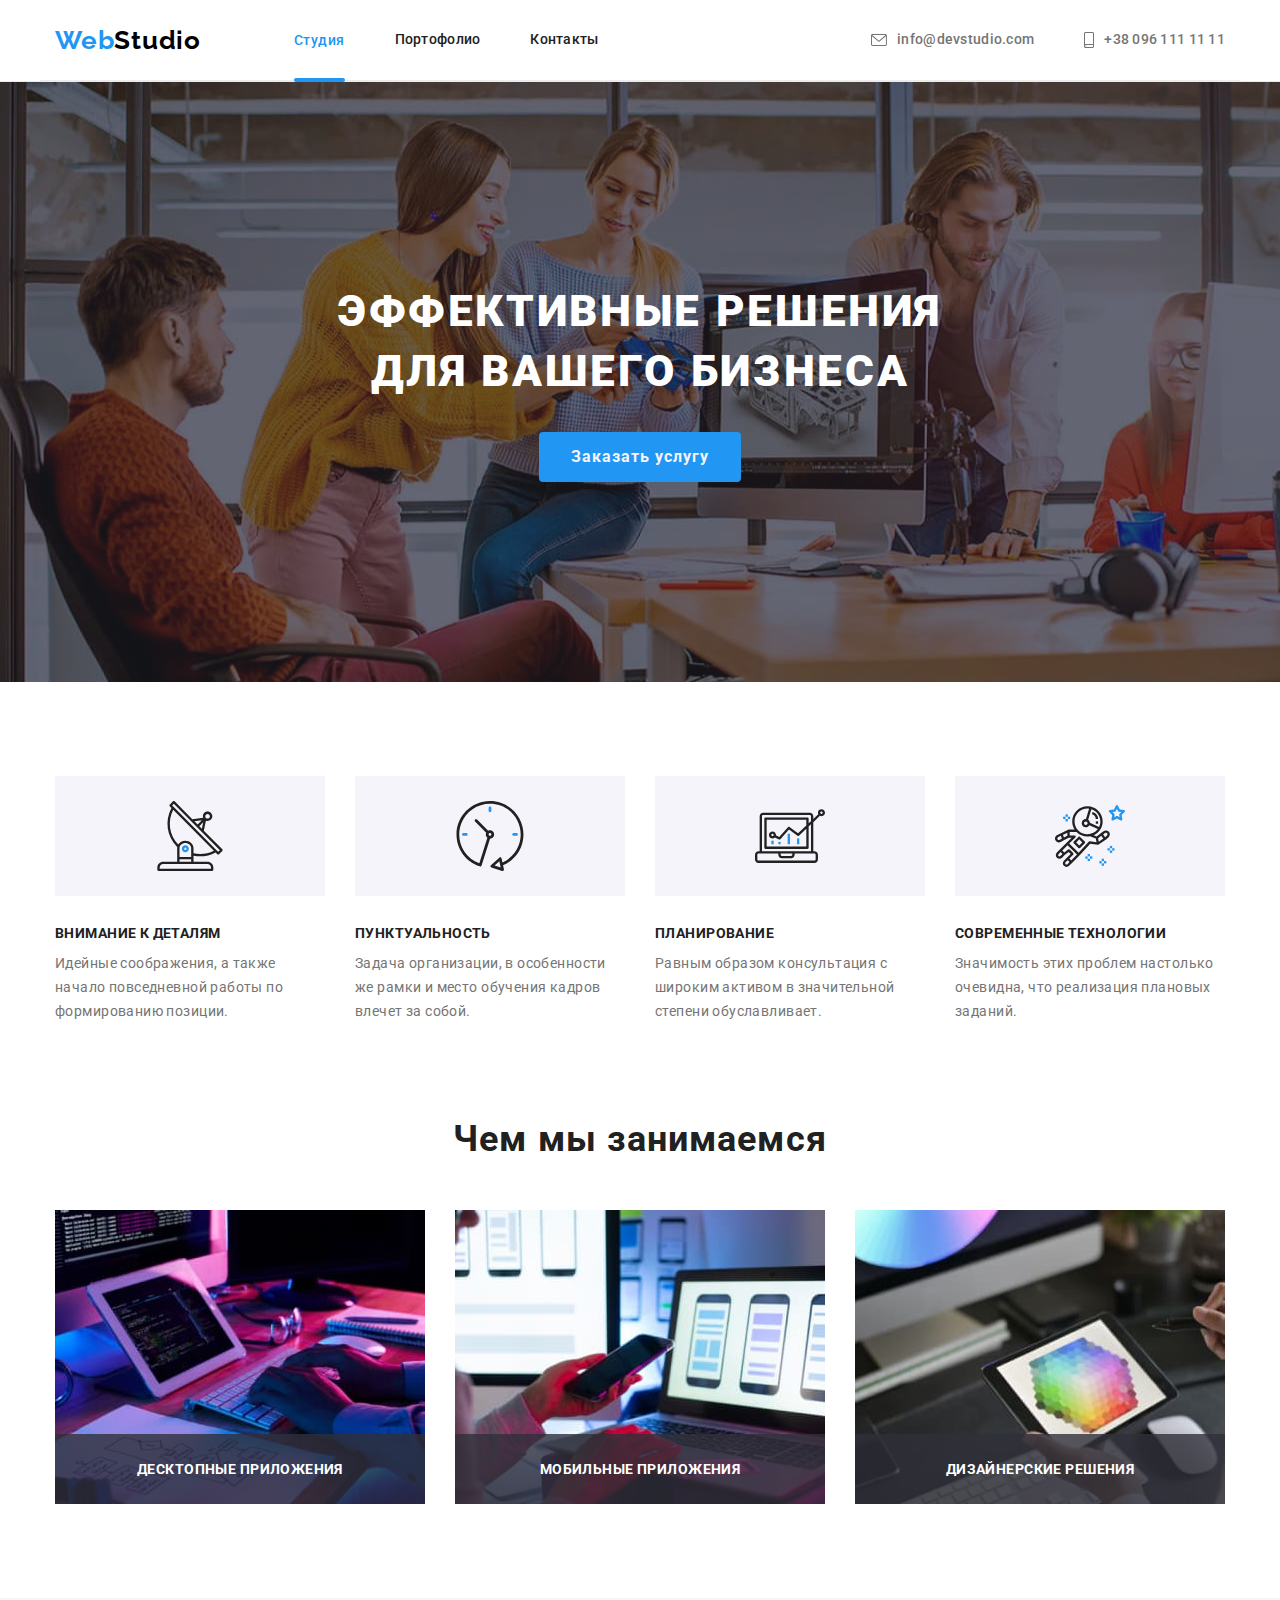
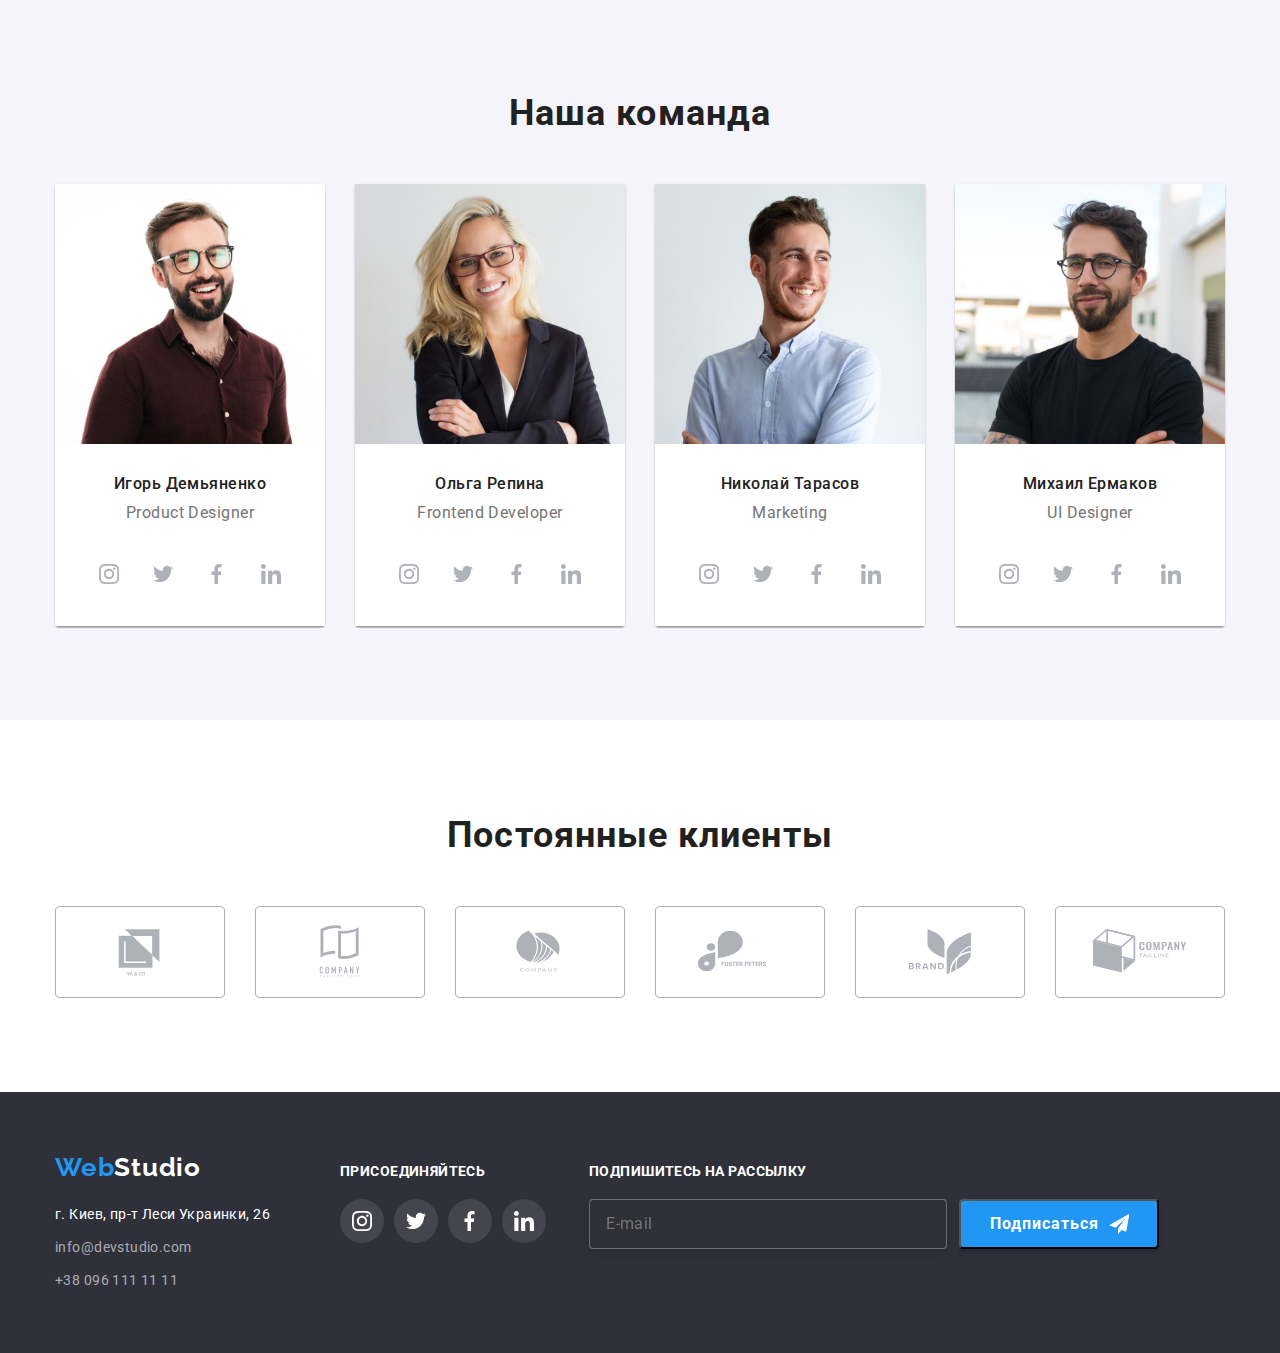
==== index.html @ 54cbc289 "Перенос данных" ====
<!DOCTYPE html>
<html lang="ru">
<head>
    <meta charset="UTF-8" />
    <meta http-equiv="X-UA-Compatible" content="IE=edge" />
    <meta name="viewport" content="width=device-width, initial-scale=1.0" />
    <title>Homework_06</title>
    <link 
    href="https://fonts.googleapis.com/css2?family=Raleway:wght@700&family=Roboto:wght@400;500;700;900&display=swap" 
    rel="stylesheet"/>
    <link rel="stylesheet" href="https://cdnjs.cloudflare.com/ajax/libs/modern-normalize/1.1.0/modern-normalize.min.css">
    <link
    rel="stylesheet"
    href="https://cdnjs.cloudflare.com/ajax/libs/animate.css/4.1.1/animate.min.css"
  />
    <link rel="stylesheet" href="./css/main.css"/>
</head>
<body>
    <!-- Шапка сайта -->
    <header class="page-header">
    <div class="container page-header">
        <nav class="nav-flex" >
            <a href="./index.html" class="logo  link"><span class="accent">Web</span>Studio </a>
                <ul class="site-nav list ">
                    <li class="item"><a href="./index.html" class="link-current link" >Студия</a></li>
                    <li class="item"><a href="./portfolio.html" class="link-page link">Портофолио</a></li>
                    <li class="item"><a href="" class="link-page link">Контакты</a></li>
                </ul>
        </nav>
            <ul class="contact-list list ">
                <li class ="item ">
                    <a href="mailto:info@devstudio.com" class="contact link">
                        <svg class="icon-head" width="16" height="12">
                            <use href="./img/symbol-defs.svg#icon-envelope">
                            </use>
                        </svg>info@devstudio.com
                    </a>
                </li>
                <li class ="item ">
                    <a href="tel:+380961111111" class="contact link">
                        <svg class="icon-head-tel" width="10" height="16">
                            <use href="./img/symbol-defs.svg#icon-smartphone">
                            </use>
                        </svg>+38 096 111 11 11
                    </a>
                </li>
            </ul>
    </div>
    </header>
    <main>    
    <!-- Герой -->    
    <section class="hero">
        <div class="container">
            <h1 class="hero-title">Эффективные решения для вашего бизнеса</h1>
            <button type="button" class="button" data-modal-open>Заказать услугу</button>
        </div>
    </section>
    <!-- Принципы -->
    <section class="section">
        <div class="container">
            <h2 class="visually-hidden">Принципы</h2>
            <ul class="principles list" >
            <li class="principles-item icon-antena">
                <h3 class="title">Внимание к деталям</h3>
                <p class="text">
                Идейные соображения, а также начало повседневной работы по
                формированию позиции.
                </p>
            </li>
            <li class="principles-item icon-clock">
                <h3 class="title">Пунктуальность</h3>
                <p  class="text">
                Задача организации, в особенности же рамки и место обучения кадров
                влечет за собой.
                </p>
            </li>
            <li class="principles-item icon-diagram">
                <h3 class="title">Планирование</h3>
                <p  class="text">
                Равным образом консультация с широким активом в значительной
                степени обуславливает.
                </p>
            </li>
            <li class="principles-item icon-astronaut">
                <h3 class="title">Современные технологии</h3>
                <p  class="text">
                Значимость этих проблем настолько очевидна, что реализация
                плановых заданий.
                </p>
            </li>
            </ul>
        </div>
    </section>
    <!-- Чем мы занимаемся -->
    <section class="section-inter">
        <div class="container">
            <h2 class="section-title">Чем мы занимаемся</h2>
            <ul class="work-list list">
            <li class="section-item">
                <div class="doing">
                    <img src="./img/img.jpg" alt="Наша работа" width="370" />
                    <div class="doing-thumb">
                        <p class="text-doing">Десктопные приложения</p>
                    </div>
                </div>
            </li>
            <li class="section-item">
                <div class="doing">
                    <img src="./img/imge.jpg" alt="Наша работа" width="370" />
                    <div class="doing-thumb">
                        <p class="text-doing">Мобильные приложения</p>
                    </div>
                </div>
            </li>
            <li class="section-item">
                <div class="doing">
                    <img src="./img/imges.jpg" alt="Наша работа" width="370" />
                    <div class="doing-thumb">
                        <p class="text-doing">Дизайнерские решения</p>
                    </div>
                </div>
            </li>
            </ul>
        </div>
    </section>
    <!-- Наша команда -->
    <section class="section-group">
        <div class="container">
            <h2 class="section-team">Наша команда</h2>
            <ul class="team list">
            <li class="team-item">
                <img src="./img/4.jpg" alt="Игорь Демьяненко" width="270" />
                    <div class="team-desc">
                        <h3 class="title">Игорь Демьяненко</h3>
                        <p class="text" lang="en">Product Designer</p>
                        <ul class="team-soc-list list ">
                            <li class="team-soc-item">
                                <a href="" class="team-soc-link">
                                    <svg class="team-soc-icon" width="20" height="20">
                                        <use href="./img/symbol-defs.svg#icon-instagram">
                                        </use>
                                    </svg>
                                </a>
                            </li>
                            <li class="team-soc-item">
                                <a href="" class="team-soc-link">
                                    <svg class="team-soc-icon" width="20" height="20">
                                        <use href="./img/symbol-defs.svg#icon-twitter">
                                        </use>
                                    </svg>
                                </a>
                            </li>
                            <li class="team-soc-item">
                                <a href="" class="team-soc-link">
                                    <svg class="team-soc-icon" width="20" height="20">
                                        <use href="./img/symbol-defs.svg#icon-facebook">
                                        </use>
                                    </svg>
                                </a>
                            </li>
                            <li class="team-soc-item">
                                <a href="" class="team-soc-link">
                                    <svg class="team-soc-icon" width="20" height="20">
                                        <use href="./img/symbol-defs.svg#icon-linkedin">
                                        </use>
                                    </svg>
                                </a>
                            </li>
                        </ul>
                    </div>
            </li>
            <li class="team-item">
                <img src="./img/5.jpg" alt="Ольга Репина" width="270" />
                    <div class="team-desc">
                        <h3 class="title">Ольга Репина</h3>
                        <p class="text" lang="en">Frontend Developer</p>
                        <ul class="team-soc-list list">
                            <li class="team-soc-item">
                                <a href="" class="team-soc-link">
                                    <svg class="team-soc-icon" width="20" height="20">
                                        <use href="./img/symbol-defs.svg#icon-instagram">
                                        </use>
                                    </svg>
                                </a>
                            </li>                          
                            <li class="team-soc-item">
                                <a href="" class="team-soc-link">
                                    <svg class="team-soc-icon" width="20" height="20">
                                        <use href="./img/symbol-defs.svg#icon-twitter">
                                        </use>
                                    </svg>
                                </a>
                            </li>                           
                            <li class="team-soc-item">
                                <a href="" class="team-soc-link">
                                    <svg class="team-soc-icon" width="20" height="20">
                                        <use href="./img/symbol-defs.svg#icon-facebook">
                                        </use>
                                    </svg>
                                </a>
                            </li>
                            <li class="team-soc-item">
                                <a href="" class="team-soc-link">
                                    <svg class="team-soc-icon" width="20" height="20">
                                        <use href="./img/symbol-defs.svg#icon-linkedin">
                                        </use>
                                    </svg>
                                </a>
                            </li>
                        </ul>
                    </div>
            </li>
            <li class="team-item">
                <img src="./img/6.jpg" alt="Николай Тарасов" width="270" />
                    <div class="team-desc">
                        <h3 class="title">Николай Тарасов</h3>
                        <p class="text" lang="en">Marketing</p>
                        <ul class="team-soc-list list">
                            <li class="team-soc-item">
                                <a href="" class="team-soc-link">
                                    <svg class="team-soc-icon" width="20" height="20">
                                        <use href="./img/symbol-defs.svg#icon-instagram">
                                        </use>
                                    </svg>
                                </a>
                            </li>
                            <li class="team-soc-item">
                                <a href="" class="team-soc-link">
                                    <svg class="team-soc-icon" width="20" height="20">
                                        <use href="./img/symbol-defs.svg#icon-twitter">
                                        </use>
                                    </svg>
                                </a>
                            </li>                          
                            <li class="team-soc-item">
                                <a href="" class="team-soc-link">
                                    <svg class="team-soc-icon" width="20" height="20">
                                        <use href="./img/symbol-defs.svg#icon-facebook">
                                        </use>
                                    </svg>
                                </a>
                            </li>                          
                            <li class="team-soc-item">
                                <a href="" class="team-soc-link">
                                    <svg class="team-soc-icon" width="20" height="20">
                                        <use href="./img/symbol-defs.svg#icon-linkedin">
                                        </use>
                                    </svg>
                                </a>
                            </li>
                        </ul>
                    </div>
            </li>
            <li class="team-item">
                <img src="./img/im.jpg" alt="Михаил Ермаков" width="270" />
                    <div class="team-desc">
                        <h3 class="title">Михаил Ермаков</h3>
                        <p class="text" lang="en">UI Designer</p>
                        <ul class="team-soc-list list">
                            <li class="team-soc-item">
                                <a href="" class="team-soc-link">
                                    <svg class="team-soc-icon" width="20" height="20">
                                        <use href="./img/symbol-defs.svg#icon-instagram">
                                        </use>
                                    </svg>
                                </a>
                            </li>                           
                            <li class="team-soc-item">
                                <a href="" class="team-soc-link">
                                    <svg class="team-soc-icon" width="20" height="20">
                                        <use href="./img/symbol-defs.svg#icon-twitter">
                                        </use>
                                    </svg>
                                </a>
                            </li>                         
                            <li class="team-soc-item">
                                <a href="" class="team-soc-link">
                                    <svg class="team-soc-icon" width="20" height="20">
                                        <use href="./img/symbol-defs.svg#icon-facebook">
                                        </use>
                                    </svg>
                                </a>
                            </li>                         
                            <li class="team-soc-item">
                                <a href="" class="team-soc-link">
                                    <svg class="team-soc-icon" width="20" height="20">
                                        <use href="./img/symbol-defs.svg#icon-linkedin">
                                        </use>
                                    </svg>
                                </a>
                            </li>
                        </ul>
                    </div>
            </li>
            </ul>
        </div>
    </section>
    <!-- Наши клиенты -->
    <section class="section-client">
        <div class="container">
            <h2 class="section-client-title">Постоянные клиенты</h2>
            <div class="client-board">
                <ul class="clients-list list">
                    <li class="client-item">
                        <a href="" class= "client-link">
                            <svg class="client-link-icon" width="106" height="60">
                                <use href="./img/symbol-defs.svg#icon-ya">
                                </use>
                            </svg>
                        </a>
                    </li>
                    <li class="client-item">
                        <a href="" class= "client-link">
                            <svg class="client-link-icon" width="106" height="60">
                                <use href="./img/symbol-defs.svg#icon-company">
                                </use>
                            </svg>
                        </a>
                    </li>
                    <li class="client-item">
                        <a href="" class= "client-link">
                            <svg class="client-link-icon" width="106" height="60">
                                <use href="./img/symbol-defs.svg#icon-Logo">
                                </use>
                            </svg>
                        </a>
                    </li>
                    <li class="client-item">
                        <a href=""  class= "client-link">
                            <svg class="client-link-icon" width="106" height="60">
                                <use href="./img/symbol-defs.svg#icon-foster">
                                </use>
                            </svg>
                        </a>
                    </li>
                    <li class="client-item">
                        <a href=""  class= "client-link">
                            <svg  class="client-link-icon" width="106" height="60">
                                <use href="./img/symbol-defs.svg#icon-brand">
                                </use>
                            </svg>
                        </a>
                    </li>
                    <li class="client-item">
                        <a href=""  class= "client-link">
                            <svg class="client-link-icon" width="106" height="60">
                                <use href="./img/symbol-defs.svg#icon-tag">
                                </use>
                            </svg>
                        </a>
                    </li>
                </ul>
            </div>
        </div>
    </section>
    </main>
    <footer class="address">
        <div class="container">
            <div class="footer-index">
                <div class="footer-adress">
                    <a href="./index.html" class="logo link"><span class="accent">Web</span>Studio </a>
                    <address>
                        <ul class="address-link list">
                        <li class="address-item">
                            <a href="https://goo.gl/maps/2pZtaWLYkU5cPGeF8" target="_blank" rel="noopener,noindex,nofollow" class="address-direct link">г. Киев, пр-т Леси Украинки, 26</a>
                        </li>
                        <li class="address-item">    
                            <a href="mailto:info@devstudio.com" class="direct link">info@devstudio.com</a>
                        </li>
                        <li class="address-item">    
                            <a href="tel:+380961111111" class="direct link">+38 096 111 11 11</a>
                        </li>
                        </ul>             
                    </address>
                </div>  
                <div class="join">
                    <h2 class="join-title">присоединяйтесь</h2>
                    <ul class="join-social list">
                        <li class="join-icon">
                             <a href="" class="join-link">
                                <svg class="join-svg"><use href="./img/symbol-defs.svg#icon-instagram" ></use></svg>
                            </a>
                        </li>
                        <li class="join-icon">
                             <a href="" class="join-link">
                                <svg class="join-svg"><use href="./img/symbol-defs.svg#icon-twitter" ></use></svg>
                                </a>
                        </li>
                        <li class="join-icon">
                            <a href="" class="join-link">
                                <svg class="join-svg"><use href="./img/symbol-defs.svg#icon-facebook" ></use></svg>
                            </a>
                        </li>
                        <li class="join-icon">
                            <a href="" class="join-link">
                                <svg class="join-svg"><use href="./img/symbol-defs.svg#icon-linkedin" ></use></svg>
                            </a>
                        </li>
                    </ul>
                </div>
                <div class="footer-section">
                    <div class="footer-text">
                        Подпишитесь на рассылку
                    </div>
                    <div class="footer-input-contact">
                        <input type="email" class="footer-mail" placeholder="E-mail" name="Почта" required>
                        <button class="footer-button" type="submit">Подписаться
                            <svg class="footer-icon" width="24" height="24">
                                <use href="./img/symbol-defs.svg#icon-icon-send"></use>
                            </svg>
                         </button>
                    </div>
                </div>
            </div>
        </div>
    </footer>
        <div class="backdrop is-hidden" data-modal>
            <div class="modal">
                <button type="button" class="modal-close-btn" data-modal-close>
                    <svg class="modal-svg"><use href="./img/symbol-defs.svg#icon-Vector" ></use></svg>
                </button>
                <p class="modal-title">Оставьте свои данные, мы вам перезвоним</p>
                <form>
                    <div class="form-label">
                        <label class="modal-label" for="user name">Имя</label>
                            <div class="modal-input-wrap">
                                <input type="text" class="modal-input" name="user name" id="user name" required/>
                                    <svg class="input-icon" width="18" height="18">
                                        <use href="./img/symbol-defs.svg#icon-name"></use>
                                    </svg>
                            </div>
                    </div>
                    <div class="form-label">
                        <label class="modal-label" for="user tel">Телефон </label>
                            <div class="modal-input-wrap">
                                <input type="tel" class="modal-input" name="user tel" id="user tel" required/>
                                <svg class="input-icon" width="18" height="18">
                                    <use href="./img/symbol-defs.svg#icon-phone"></use>
                                </svg>
                            </div>
                    </div>
                    <div class="form-label">
                        <label class="modal-label" for="user email">Почта</label>
                            <div class="modal-input-wrap">   
                                <input type="email" class="modal-input" name="user email" id="user email" />
                                    <svg class="input-icon" width="18" height="18">
                                        <use href="./img/symbol-defs.svg#icon-email"></use>
                                    </svg>
                            </div>
                    </div>
                    <div class="form-label">
                        <label class="modal-label" for="user text">Комментарий</label>
                            <textarea name="user text" id="user text" placeholder="Введите текст" class="modal-text"></textarea> 
                            <!-- <input type="text" class="modal-input-com" name="user coment" placeholder="Введите текст" id="user coment"/>                     -->
                    </div>
                    <div class="modal-field">
                        <input type="checkbox" class="input-check visually-hidden" id="input-check" name="policy" value="policy"/>
                            <label for="input-check" class="check-text">
                                <span>
                                    <svg class="check-icon" width="11" height="8">
                                        <use href="./img/symbol-defs.svg#icon-brd"></use>
                                    </svg> 
                                </span>
                                Соглашаюсь с рассылкой и принимаю 
                                <a class="check-text-rools"href>Условия договора</a></label>
                    </div>
                    <button class="modal-button" type="submit">Отправить</button>
                </form>
            </div>
        </div>
    <script src="./js/modal.js"></script>
</body>
</html>
---- css/main.css ----
:root{
    --primary-text-color:#757575;
    --title-text-color:#212121;
    --accent-color:#2196F3;
    --primary-white-color:#FFFFFF;
    --logo-color:#000000;
    --bg-color:#2F303A;
    --second-fon-color:#F5F4FA;
    --direct-color:rgba(255, 255, 255, 0.6);
}

body{
    background-color:var(--primary-white-color) ;
    color:var( --primary-text-color) ;
    font-family: Roboto,sans-serif;
    font-size:14px;
    letter-spacing: 0.03em; 
}

address{
    font-style: normal;

    margin-top: 20px;
}

/* *,
  *::before,
  *::after {
    box-sizing: inherit;
  } */

p,
h1,
h2,
h3,
h4,
h5,
h6{
    margin: 0;
}

ul{
    padding-left: 0;
    margin: 0;
}

button{
    cursor: pointer;
}

img{
    display: block;
    width: 100%;
    height: auto;
}

.list {
    list-style: none;  
 }

 .link {
    text-decoration: none;
}

.container{
    width: 1200px;
    padding-left: 15px;
    padding-right: 15px;
    margin: 0 auto;
    /* outline: 2px solid brown; */
}


/*Header*/
.container.page-header{
    display: flex;
    align-items: center;
    border-bottom: 1px solid #ECECEC;
}

/* Logo */
.page-header{
    /* padding-top: 24px;
    padding-bottom: 25px; */
    border-bottom: 1px solid #ECECEC; 
}

.logo {
    color:var(--logo-color); 
    font-family: Raleway,sans-serif;
    font-size: 26px;
    font-weight: 700;
    line-height: 1.19;
    letter-spacing: 0.03em;
}

.logo .accent{
    color:var(--accent-color);
}

/* Site nav */
.nav-flex {
    display: flex;
    align-items: center;
}
.site-nav{
    display: flex;
    margin-left: 93px;
}

.site-nav .item + .item{
    margin-left: 50px;
}

.site-nav .link-page{
    padding-top: 32px;
    padding-bottom: 32px;
    display: block;
    color: var(--title-text-color);

    font-family: Roboto,sans-serif;
    font-size: 14px;
    font-weight: 500;
    line-height: 1.14;
    letter-spacing: 0.02em;

    transition:color 250ms cubic-bezier(0.4,0,0.2,1);
}

.site-nav .link-page:hover , 
.site-nav .link-page:focus {
    color: var(--accent-color);
}

.site-nav .link-current {
    position: relative; 

    padding-top: 32px;
    padding-bottom: 32px;
    display: block;
    color: var(--accent-color);
    font-weight: 500;
}

.link-current::after {
    content:'';
    display:block;
    position: absolute;

    width: 100%;
    height: 4px;
    border-radius: 2px;
    background: var(--accent-color);
    bottom: -2px;
    left: 0;

    /* opacity: 1; */
} 


/* Contact */
.contact-list{
    display: flex;
    align-items: center;
    margin-left: auto;
}

.contact-list .item:not(:last-child){
    margin-right: 50px;
}

.contact {
    color: var( --primary-text-color);

    font-weight: 500;
    font-size: 14px;
    line-height: 1.14;
    letter-spacing: 0.02em;
    cursor: pointer;

    transition: color 250ms cubic-bezier(0.4,0,0.2,1);
}

.contact:hover,
.contact:focus {
    color:var(--accent-color);
}

.icon-head { 
    /* width: 16px;
    height: 16px; */
    padding: 0;
    margin-right: 10px;
    color:var(--primary-text-color)
}

.icon-head-tel { 
    /* width: 16px;
    height: 16px; */
    padding: 0;
    margin-right: 10px;
    color:var(--primary-text-color)
} 

.contact-list .contact{
    display: flex;
    align-items: center;
    color: var(--primary-text-color);
    fill: var(--primary-text-color);

    transition:color 250ms cubic-bezier(0.4,0,0.2,1), fill 250ms cubic-bezier(0.4,0,0.2,1) ;
}

.contact-list .contact:hover,
.contact-list .contact:focus{
    color: var(--accent-color);
    fill: var(--accent-color);
}

/* Hero */

.hero{
    /* padding-top: 200px;
    padding-bottom: 280px; */
    padding: 200px 0;
    background-color:var(--bg-color); 
    text-align: center;

    background-image:linear-gradient( 
    rgba(47, 48, 58, 0.4),
    rgba(47, 48, 58, 0.4)),
     url(../img/start.jpg);
     max-width: 1600px;
     background-repeat: no-repeat;
     background-size: cover;
     margin: 0 auto;

}

.hero-title {
    width: 696px;
    margin-top: 0;
    margin-bottom: 30px;
    margin-left: auto;
    margin-right: auto;

    color:var(--primary-white-color);

    font-size: 44px;
    font-weight: 900;
    line-height: 1.36;
    letter-spacing: 0.06em;
    text-align: center;
    text-transform: uppercase;
}

/* Principles */
.principles{
    display: flex;
    justify-content: space-between;
}

.principles-item:not(:last-child){
    margin-right: 30px;
}

.principles-item{
    width: 270px;
}

.principles-item::before{
    display: block;
    content: "";
    height: 120px;
    /* background-size: contain; */
    background-repeat: no-repeat;
    background-position: center;
    background-color: var(--second-fon-color);

    margin-bottom: 30px;
}

.icon-antena::before{
    background-image: url(../img/antenna\ 1.svg);
}

.icon-clock::before{
    background-image: url(../img/clock\ 1.svg);
}

.icon-diagram::before{
    background-image: url(../img/diagram\ 1.svg);
}

.icon-astronaut::before{
    background-image: url(../img/astronaut\ 1.svg);
}

.visually-hidden{
    position:absolute;
    white-space: nowrap;
    width:1px;
    height:1px;
    overflow:hidden;
    border: 0;
    padding: 0;
    clip: rect(0 0 0 0);
    clip-path: inset(50%);
    margin: -1px;
}

.principles .title {
    margin-top: 0;
    margin-bottom: 10px;

    color:var( --title-text-color) ;

    font-weight: 700;
    font-size: 14px;
    line-height: 1.14;
    letter-spacing: 0.03em;
    text-transform: uppercase;
}

.principles .text {
    margin-top: 0;
    margin-bottom: 0;

    font-weight: 400;
    font-size: 14px;
    line-height: 1.71;
    letter-spacing: 0.03em;
}



/* Section */
.section{
    padding: 94px 0;
}
.section-inter{
    padding-bottom: 94px;
}

.section-title{
    margin-bottom: 50px;
    
    color:var( --title-text-color) ;

    font-weight: 700;
    font-size: 36px;
    line-height: 1.17;
    text-align: center;
    letter-spacing: 0.03em;
}

.work-list{
    display: flex;
}

.section-item:not(:last-child) {
    margin-right: 30px;
}

.doing{
    position: relative;
}

.doing-thumb{
    position: absolute;
    width: 370px;
    height: 70px;
    left: 0;
    bottom: 0;
    background: rgba(47, 48, 58, 0.8);

}

.text-doing{
    display: flex;
    align-items: center;
    justify-content: center;
    width: 100%;
    height: 100%;
    font-weight: 700;
    font-size: 14px;
    line-height: 16px;
    /* text-align: center; */
    letter-spacing: 0.03em;
    text-transform: uppercase;
    color: #FFFFFF;

}

/* Team */
.section-team{
    margin-bottom: 50px;
    /* padding-top: 94px; */
    
    color:var( --title-text-color) ;

    font-weight: 700;
    font-size: 36px;
    line-height: 1.17;
    text-align: center;
    letter-spacing: 0.03em;
}

.section-group{
    padding: 94px 0;
    /* padding-top: 94px; */

    background-color:var(--second-fon-color);
}
.team {
    display: flex;
}

.team-item:not(:last-child) {
    margin-right: 30px;
}

.team-item{
    box-shadow: 0px 1px 3px rgba(0, 0, 0, 0.12), 0px 1px 1px rgba(0, 0, 0, 0.14), 0px 2px 1px rgba(0, 0, 0, 0.2);
    border-radius: 0px 0px 4px 4px;
    background: #FFFFFF;
}
.team .title {
    /* margin-top: 30px; */
    margin-bottom: 10px;

    color:var(--title-text-color) ;
    
    font-weight: 500;
    font-size: 16px;
    line-height: 1.19;
    text-align: center;
    letter-spacing: 0.03em;
}

.team .text {
    margin-top: 0;
    margin-bottom: 0;
    font-weight: 400;
    font-size: 16px;
    line-height: 1.19;
    text-align: center;
    letter-spacing: 0.03em;
    margin-bottom: 30px;
}

.team-desc {
    background: #FFFFFF;
    padding: 30px 0;
    text-align: center;

}

.team-soc-list {
    display: flex;
    justify-content: center;
}

.team-soc-link{
    width: 44px;
    height: 44px;
    background-color: var(--primary-white-color);
    border-radius: 50%;
    display: flex;
    justify-content: center;
    align-items: center;
    color:#AFB1B8 ;

    transition: background-color 250ms cubic-bezier(0.4,0,0.2,1),color 250ms cubic-bezier(0.4,0,0.2,1);
}

.team-soc-item + .team-soc-item{
    margin-left: 10px;
}

 .team-soc-icon{
    fill: currentColor;
}

.team-soc-link:hover,
.team-soc-link:focus {
    background-color: var(--accent-color);
    color: var(--primary-white-color);

}
/* .team-soc-icon{
    fill: #AFB1B8
} */

/*Clients*/

.section-client{
    padding: 94px 0;

    background-color: #FFFFFF;
}

.section-client-title{
    margin-bottom: 50px;
    /* padding-top: 94px; */  
    color:var( --title-text-color) ;

    font-weight: 700;
    font-size: 36px;
    line-height: 1.17;
    text-align: center;
    letter-spacing: 0.03em;
}

/* .client-border{
    background-color: #E5E5E5;
} */

.client-border {
    padding: 30px 0;
    text-align: center;

    outline: 1px solid rgba(175, 177, 184, 1);
} 


.clients-list{
    display: flex;
    justify-content: center;

    padding: 0;
    margin: 0;
    list-style: none;
}

.client-link{
    margin: 0;
    padding: 0;
    width: 170px;
    height: 92px;
    display: flex;
    justify-content: center;
    align-items: center;
    fill: #AFB1B8;
    border: 1px solid #AFB1B8;
    box-sizing: border-box;
    border-radius: 4px;
    object-fit: contain;

    transition-property: fill, border, box-sizing, border-radius;
    transition-duration: 250ms;
    transition-timing-function: cubic-bezier(0.4, 0, 0.2, 1);
}

.client-link:active,
.client-link:hover,
.client-link:focus{

    fill: var(--accent-color);
    border: 1px solid var(--accent-color);
    box-sizing: border-box;
    border-radius: 4px;
}

.client-item:not(:last-child){
    margin-right: 30px;
}

/* Button */

.button {
    margin: 0 auto;
    display: block;
    padding: 10px 32px;
    border: 0px solid transparent;
    border-radius: 4px;
    
    background-color:var(--accent-color);
    color:var(--second-fon-color);
    
    font-family: inherit;
    font-style: normal;
    font-weight: 700;
    font-size: 16px;
    line-height: 1.88;
    letter-spacing: 0.06em;
    cursor: pointer;
    text-align: center;
}


/* Стили для Портофолио" */
/*Фильтры*/

.filter{
    padding-top: 94px;
    padding-bottom: 94px;   
}

.filter-link{
    display: flex;
    justify-content: center;
    margin-bottom: 50px;
}

.filter-item:not(:last-child){
    margin-right: 8px;
}

.style-filter {
    padding: 6px 22px;
    display: inline-block;

    background-color:var(--second-fon-color);
    color:var( --title-text-color) ;

    font-family: Roboto,sans-serif;
    font-weight: 500;
    font-size: 16px;
    line-height: 1.62;
    text-align: center;
    letter-spacing: 0.03em;
    cursor: pointer;
    text-align: center;

    border: 0px solid transparent;
    border-radius: 4px;

    transition-property: background-color,color,box-shadow;
    transition-duration: 250ms;
    transition-timing-function: cubic-bezier(0.4, 0, 0.2, 1);

}

.style-filter:hover,
.style-filter:focus {
    background-color: var(--accent-color);
    color: var(--primary-white-color);

    box-shadow: 0px 3px 1px rgba(0, 0, 0, 0.1), 0px 1px 2px rgba(0, 0, 0, 0.08), 0px 2px 2px rgba(0, 0, 0, 0.12);
}

.filter-iteam:not(:last-child) {
    margin-right: 8px;
}

/* Examples */
.examples{
    display: flex;
    flex-wrap: wrap;
    text-align: left;
}

.examples .examples-item{
    width: calc((100% - 60px) / 3);
}

.examples .examples-item:not(:nth-child(3n)) {
    margin-right: 30px;
}

.examples .examples-item:not(:nth-last-child(-n+3)) {
    margin-bottom: 30px;
}

.galery-desc {
    border: 1px solid #EEEEEE;
    box-sizing: border-box;
    border-top: none;
    padding: 20px 24px;
}

.examples .title {
    margin-bottom: 4px;

    color:var(--title-text-color) ;

    font-weight: 700;
    font-size: 18px;
    line-height: 2.0;
    letter-spacing: 0.06em;
}


.examples .text { 
    color:var(--primary-text-color) ;

    font-weight: 400;
    font-size: 16px;
    line-height: 1.88;
    letter-spacing: 0.03em;
}

.examples-link{
    display: block;
   
    color:var(--title-text-color) ;

    transition-property: border, box-shadow;
    transition-duration: 250ms;
    transition-timing-function: cubic-bezier(0.4, 0, 0.2, 1);
}

.examples .examples-link:hover,
.examples.examples-link:focus{
    cursor: pointer;
    background: #FFFFFF; 
    /* border: 1px solid #EEEEEE; */
    box-shadow: 0px 1px 1px rgba(0, 0, 0, 0.12), 0px 4px 4px rgba(0, 0, 0, 0.06), 1px 4px 6px rgba(0, 0, 0, 0.16);
}

.examples-item:hover .examples-top-text{
    transform: translateY(0%);
    transition: transform 250ms cubic-bezier(0.4, 0, 0.2, 1) ;
}

.examples-top-wrap{
    position: relative;
    overflow: hidden;
}

.examples-top-text{
    /* opacity: 1; */
    position: absolute;
    top: 0;
    /* left: 0; */
    display: inline-block;
    background-color: rgba(33, 150, 243, 0.9);
    color: rgba(255, 255, 255, 1);
    
    font-family: Roboto;
    font-size: 18px;
    font-weight: 400;
    line-height: 1.56;
    letter-spacing: 0.03em;
    text-align: left;

    padding: 63px 24px;
    height: 100%; 
    width: 100%;

    transform: translateY(101%);
    /* transition: transform 250ms cubic-bezier(0.4,0,0.2,1) ; */
}

/* Footer */

.footer-index{
    display: flex;
    align-items: baseline;
}
.address{
    padding-top: 60px;
    padding-bottom: 60px;

    max-width: 1600px;
     background-repeat: no-repeat;
     background-size: cover;
     margin: 0 auto;
   
    /* max-width: 1600px; */
   
    background-color:var(--bg-color);
    font-style: normal;
}

.address .logo{
    color:var(--primary-white-color) ;
}

.address .logo .accent  {
    color:var(--accent-color)
}

.address-item:not(:last-child) {
    margin-bottom: 9px;
}

.address-direct{

    color:var(--primary-white-color);

    font-weight: 400;
    font-size: 14px;
    line-height: 1.71;
    letter-spacing: 0.03em;

    transition:color 250ms cubic-bezier(0.4,0,0.2,1);
}

.direct{
    color:var(--direct-color);

    font-weight: 400;
    font-size: 14px;
    line-height: 1.71;
    letter-spacing: 0.03em;

    transition:color 250ms cubic-bezier(0.4,0,0.2,1);
}

.direct:hover,
.direct:focus{
    color:var(--accent-color) 
}

.address-direct:hover,
.address-direct:focus{
    color: var(--accent-color);
}

.join {
    margin-left: 70px;
}

.join-title {
    margin-bottom: 20px;
    
    font-weight: 700;
    font-size: 14px;
    line-height: 16px;
    letter-spacing: 0.03em;
    text-transform: uppercase;
    color: #FFFFFF;
}

.join-social {
    display: flex;
    justify-content: center;
}

.join-link {
    
    padding: 0;
    width: 44px;
    height: 44px;
    display: flex;
    justify-content: center;
    align-items: center;
    fill: #FFFFFF;
    border-radius: 50%;
    background: rgba(255, 255, 255, 0.1);
    transition:background 250ms cubic-bezier(0.4,0,0.2,1);
    
}

/* .joint-icon{
    transition:bacground 250ms cubic-bezier(0.4,0,0.2,1), border-radius 250ms cubic-bezier(0.4,0,0.2,1);
} */

.join-icon:not(:last-child) {
    margin-right: 10px;
}

.join-link:hover,
.join-link:focus,
.join-link:active {
    /* border-radius: 50%; */
    background-color: var(--accent-color);
    /* color: var(--primary-white-color); */
}

.join-svg {
    width: 20px;
    height: 20px;
}

  .footer-section {
    margin-left: 43px;
    margin-bottom: 20px;
  }

  .footer-text {
    font-family: Roboto;
    font-style: normal;
    font-weight: bold;
    font-size: 14px;
    line-height: 16px;
    letter-spacing: 0.03em;
    text-transform: uppercase;
    color: #ffffff;
    align-items: baseline;
    margin-bottom: 20px;
  }

  .footer-mail {
    background: #2f303a;
    font-style: normal;
    font-weight: normal;
    font-size: 16px;
    line-height: 20px;
    display: flex;
    align-items: center;
    letter-spacing: 0.03em;
    color: rgba(255, 255, 255, 0.6);
    border: 1px solid rgba(255, 255, 255, 0.3);
    box-sizing: border-box;
    filter: drop-shadow(0px 4px 4px rgba(0, 0, 0, 0.15));
    border-radius: 4px;
    width: 358px;
    height: 50px;
    padding-left: 16px;
    padding-bottom: 15px;
    padding-top: 15px;
    padding-right: 295px;
    margin-right: 12px;
  }
  .footer-input-contact {
    display: flex;
  }
  .footer-button {
    width: 200px;
    height: 50px;
    background: #2196f3;
    box-shadow: 0px 4px 4px rgba(0, 0, 0, 0.15);
    border-radius: 4px;
    padding-left: 29px;
    padding-top: 10px;
    padding-bottom: 10px;
    padding-right: 28px;
    font-style: normal;
    font-weight: bold;
    font-size: 16px;
    line-height: 30px;
    display: flex;
    align-items: center;
    text-align: center;
    letter-spacing: 0.06em;
    color: #ffffff;
    transition-property: background-color;
    transition-duration: 250ms;
    transition-timing-function: linear;
    transition-delay: cubic-bezier(0.4, 0, 0.2, 1);
  }
  .footer-button:hover,
  .footer-button:focus {
    background: #188ce8;
  }

  .footer-icon{
      fill: #FFFFFF;
      width: 24px;
      height: 24px;
      margin-left: 10px;
  }


/*Модальное окно*/

.backdrop{
    position: fixed;
    top: 0;

    width: 100%;
    height: 100%;

    background-color: rgba(0, 0, 0, 0.2);

    transition:opacity 500ms,visibility 500ms;
}

.backdrop.is-hidden .modal{
    transform: scale(0.5);
}

.modal{
    position: absolute;
    top: 50%;
    left: 50%;
    transition: transform 300ms;
    transform: translate(-50%,-50%) scale(1) ;

    padding: 40px;
    width: 528px;
    min-height: 581px;
    background-color: rgba(255, 255, 255, 1);
    border-radius: 4px;
}

.modal-close-btn{
    position: absolute;
    top: 8px;
    /* left: 490px; */
    right: 8px;
    width: 30px;
    height: 30px;
    border-radius: 50%;
    background-color: transparent;
    border: 1px solid rgba(0, 0, 0, 0.1);

    display: flex;
    justify-content: center;
    align-items: center;
}

.is-hidden{
    opacity: 0;
    pointer-events: none;
    visibility: hidden;
}

.modal-svg{
    width: 11px;
    height: 11px;
}

.modal-svg:hover,
.modal-svg:focus{
    fill: var(--accent-color);
}

.modal-title{
    /* padding-top: 40px ;
    padding-right: 39px;
    padding-left: 41px; */
    margin-bottom: 20px;
    font-family: Roboto;
    font-size: 20px;
    font-weight: 700;
    line-height: 23px;
    letter-spacing: 0.03em;
    text-align: center;

   color: rgba(33, 33, 33, 1);
}

.form-label{
    margin-bottom: 10px;
}

.modal-input{
    width: 100%;
    height: 40px;
    border: 1px solid rgba(33, 33, 33, 0.2);
    border-radius: 4px;   
    padding-left: 30px;
    outline: none;
    transition: border-color 250ms;
}

.modal-input:focus{
    border-color: var(--accent-color)
}

.modal-input:focus +.input-icon{
    fill: #2196F3;
}

.modal-input-wrap{
    position: relative;
}

.input-icon{
    position: absolute;
    left: 12px;
    top: 50%;
    transform: translateY(-50%);
    transition: fill 250ms;
}

.modal-text{
    width: 100%;
    height: 120px;
    border: 1px solid rgba(33, 33, 33, 0.2);
    border-radius: 4px;
    /* margin-bottom: 10px; */
    padding: 12px 16px;
    resize: none;
    outline: none;   
}

.modal-text:focus{
    border-color: var(--accent-color)
}

/* .modal-input-com::placeholder{

    font-family: Roboto;
    font-size: 12px;
    font-weight: 400;
    line-height: 14px;
    letter-spacing: 0.01em;
    text-align: left;
    vertical-align: top;


   color: rgba(117, 117, 117, 0.5);
} */

.modal-label{
    display: block;
    margin-bottom: 4px;

    font-family: Roboto;
    font-style: regular;
    font-size: 12px;
    font-weight: 400;
    line-height: 14px;
    letter-spacing: 0.01em;
    text-align: left;

    color: rgba(117, 117, 117, 1);

}

.check-text{
    display: flex;
    align-items: center;

    font-family: Roboto;
    font-size: 14px;
    font-weight: 400;
    line-height: 24px;
    letter-spacing: 0.03em;
    text-align: left;
    /* margin-right: 8px; */
}

.check-icon{
    fill: transparent;
}

/* .check-text::before{
    content: '';
    width: 16px;
    height: 15px;
    border: 2px solid var(--title-text-color);
    border-radius: 2px;
    margin-right: 7px;
}

.input-check:checked + .check-text::before{
    background-color:#2196F3;
    border: none;
    background-image: url(../img/check.svg);
    background-repeat: no-repeat;
    background-position: center;
} */

.check-text span{
    width: 16px;
    height: 15px;
    border: 2px solid var(--title-text-color);
    border-radius: 2px;
    margin-right: 8px;
    display: flex;
    align-items: center;
    justify-content: center;
}

.input-check:checked + .check-text span{
    background-color:#2196F3;
    border: none;
} 

.input-check:checked + .check-text .check-icon{
    fill: var(--primary-white-color);
} 

.check-text-rools {
    display: flex;
    font-family: Roboto;
    font-style: normal;
    font-weight: normal;
    font-size: 14px;
    line-height: 1.71;
    letter-spacing: 0.03em;
    color: #2196f3;
    text-decoration: underline;
    text-align: left;
  }

.modal-button {

    font-family: 'Roboto';
    font-style: normal;
    font-weight: 700;
    font-size: 16px;
    line-height: 30px;
    /* identical to box height, or 188% */

    display: flex;
    align-items: center;
    text-align: center;
    letter-spacing: 0.06em;

    color: #FFFFFF;

    width: 200px;
    height: 50px;
    background: #2196f3;
    
    box-shadow: 0px 4px 4px 0px rgba(0, 0, 0, 0.15);

    border-radius: 4px;
    

    padding-left: 56px;
    padding-right: 55px;
    padding-top: 10px;
    padding-bottom: 10px;

    transition-property: background-color;
    transition-duration: 250ms;
    transition-timing-function: linear;
    transition-delay: cubic-bezier(0.4, 0, 0.2, 1);
    margin-right: 124px;
    margin-left: 124px;
    margin-top: 30px;

    border: 1px solid transparent;
  }
  

  .modal-button:hover,
  .modal-button:focus {
    background: #188ce8;
  }
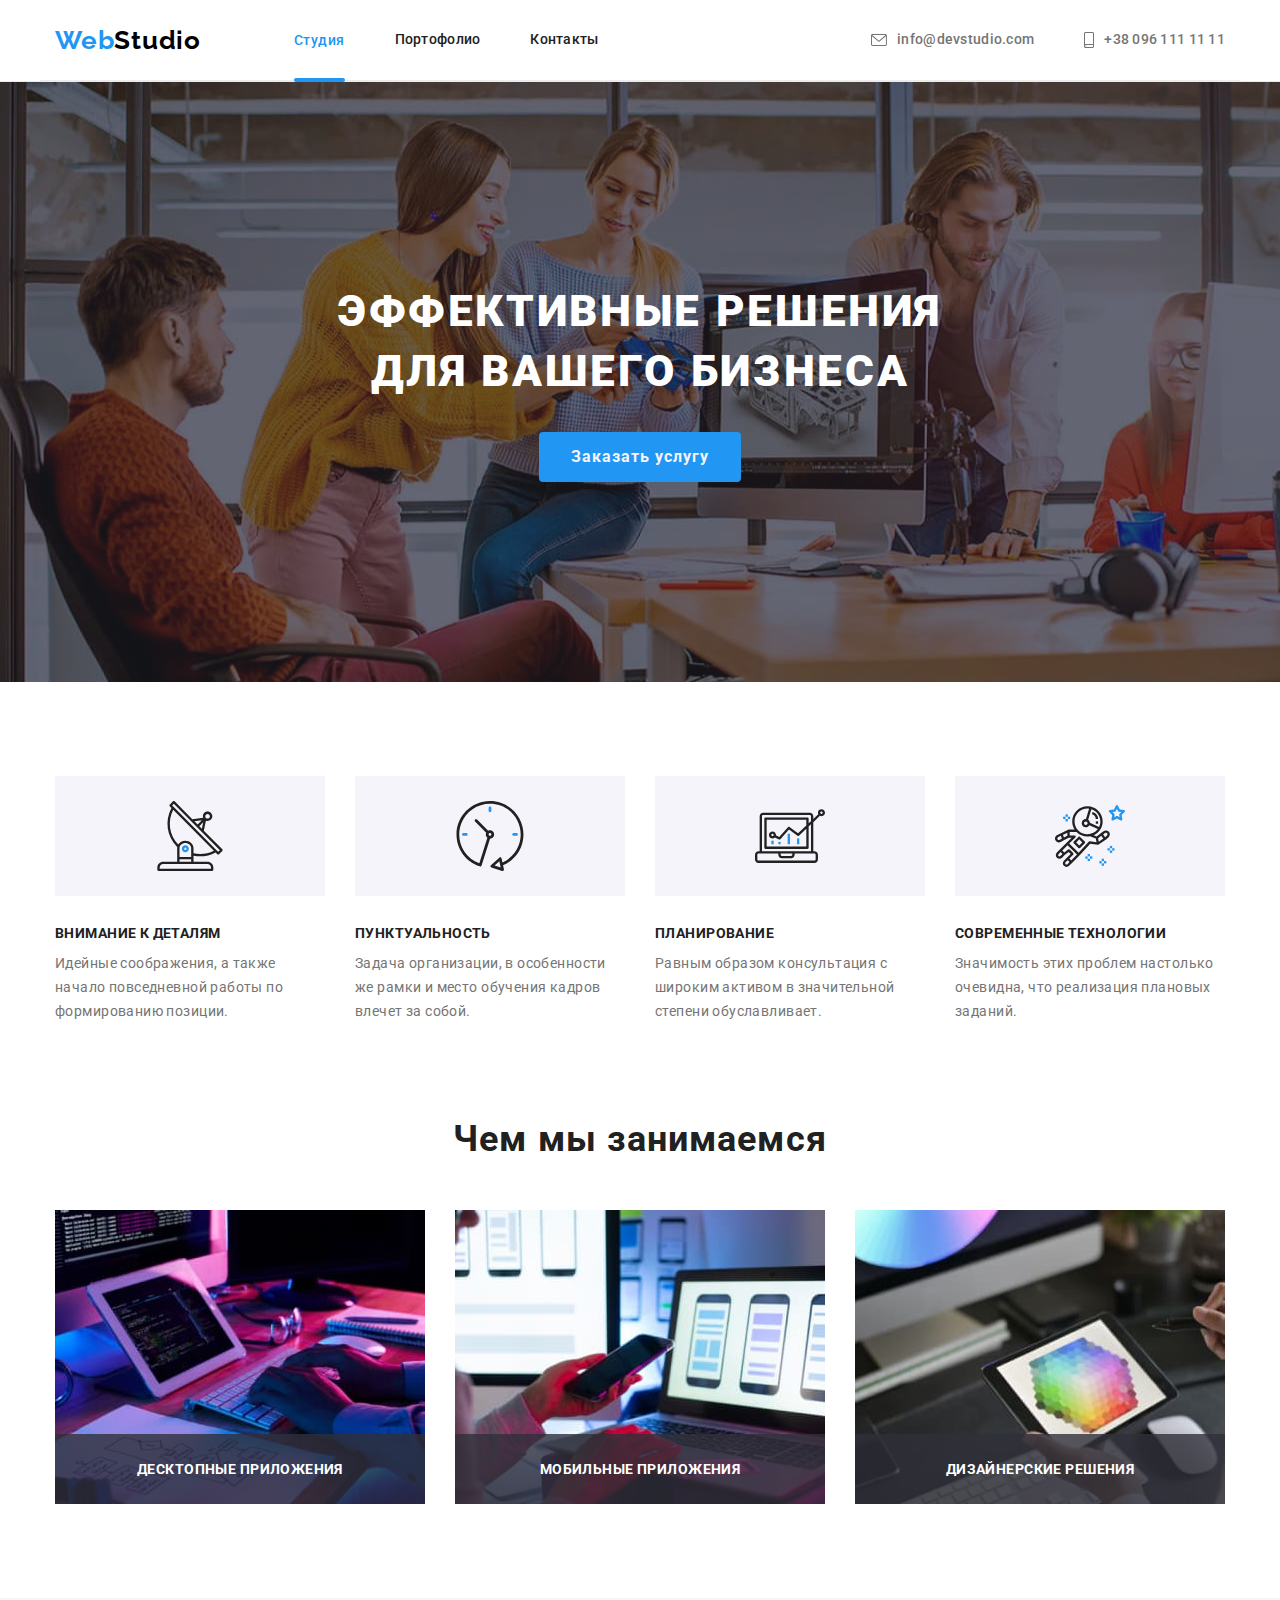
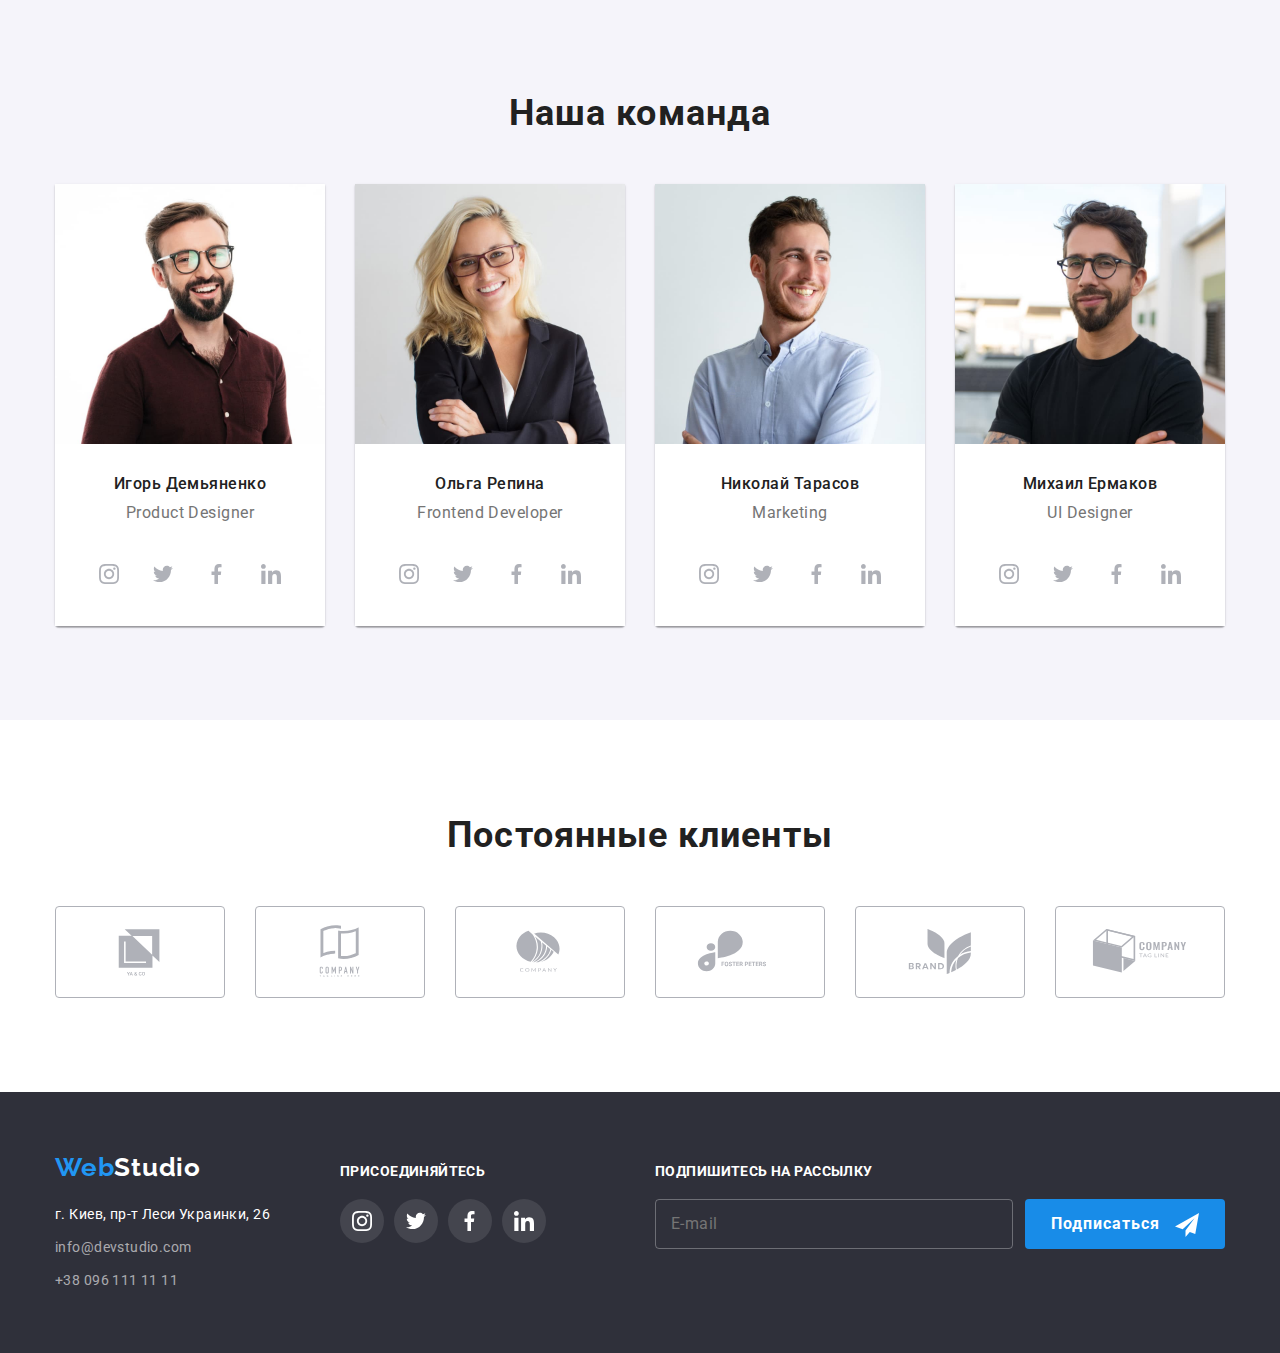
==== commit efa08f81: "Добавляет исправление в футер" ====
--- a/index.html
+++ b/index.html
@@ -402,14 +402,16 @@
                     <div class="footer-text">
                         Подпишитесь на рассылку
                     </div>
-                    <div class="footer-input-contact">
-                        <input type="email" class="footer-mail" placeholder="E-mail" name="Почта" required>
-                        <button class="footer-button" type="submit">Подписаться
-                            <svg class="footer-icon" width="24" height="24">
-                                <use href="./img/symbol-defs.svg#icon-icon-send"></use>
-                            </svg>
-                         </button>
-                    </div>
+                    <form>
+                        <div class="footer-input-contact">
+                            <input type="email" class="footer-mail" placeholder="E-mail" name="Почта" required>
+                            <button class="footer-button" type="submit">Подписаться
+                                <svg class="footer-icon" width="24" height="24">
+                                    <use href="./img/symbol-defs.svg#icon-icon-send"></use>
+                                </svg>
+                            </button>
+                        </div>
+                    </form>
                 </div>
             </div>
         </div>
@@ -422,35 +424,35 @@
                 <p class="modal-title">Оставьте свои данные, мы вам перезвоним</p>
                 <form>
                     <div class="form-label">
-                        <label class="modal-label" for="user name">Имя</label>
+                        <label class="modal-label" for="user-name">Имя</label>
                             <div class="modal-input-wrap">
-                                <input type="text" class="modal-input" name="user name" id="user name" required/>
+                                <input type="text" class="modal-input" name="user-name" id="user-name" required/>
                                     <svg class="input-icon" width="18" height="18">
                                         <use href="./img/symbol-defs.svg#icon-name"></use>
                                     </svg>
                             </div>
                     </div>
                     <div class="form-label">
-                        <label class="modal-label" for="user tel">Телефон </label>
+                        <label class="modal-label" for="user-tel">Телефон </label>
                             <div class="modal-input-wrap">
-                                <input type="tel" class="modal-input" name="user tel" id="user tel" required/>
+                                <input type="tel" class="modal-input" name="user-tel" id="user-tel" required/>
                                 <svg class="input-icon" width="18" height="18">
                                     <use href="./img/symbol-defs.svg#icon-phone"></use>
                                 </svg>
                             </div>
                     </div>
                     <div class="form-label">
-                        <label class="modal-label" for="user email">Почта</label>
+                        <label class="modal-label" for="user-email">Почта</label>
                             <div class="modal-input-wrap">   
-                                <input type="email" class="modal-input" name="user email" id="user email" />
+                                <input type="email" class="modal-input" name="user-email" id="user-email" />
                                     <svg class="input-icon" width="18" height="18">
                                         <use href="./img/symbol-defs.svg#icon-email"></use>
                                     </svg>
                             </div>
                     </div>
                     <div class="form-label">
-                        <label class="modal-label" for="user text">Комментарий</label>
-                            <textarea name="user text" id="user text" placeholder="Введите текст" class="modal-text"></textarea> 
+                        <label class="modal-label" for="user-text">Комментарий</label>
+                            <textarea name="user-text" id="user-text" placeholder="Введите текст" class="modal-text"></textarea> 
                             <!-- <input type="text" class="modal-input-com" name="user coment" placeholder="Введите текст" id="user coment"/>                     -->
                     </div>
                     <div class="modal-field">
@@ -462,7 +464,7 @@
                                     </svg> 
                                 </span>
                                 Соглашаюсь с рассылкой и принимаю 
-                                <a class="check-text-rools"href>Условия договора</a></label>
+                                <a class="check-text-rools" href="">Условия договора</a></label>
                     </div>
                     <button class="modal-button" type="submit">Отправить</button>
                 </form>
--- a/css/main.css
+++ b/css/main.css
@@ -7,6 +7,7 @@
     --bg-color:#2F303A;
     --second-fon-color:#F5F4FA;
     --direct-color:rgba(255, 255, 255, 0.6);
+    --direct-second-color:rgba(255, 255, 255, 0.3);
 }
 
 body{
@@ -388,7 +389,7 @@
     /* text-align: center; */
     letter-spacing: 0.03em;
     text-transform: uppercase;
-    color: #FFFFFF;
+    color: var(--primary-white-color);
 
 }
 
@@ -821,7 +822,7 @@
     line-height: 16px;
     letter-spacing: 0.03em;
     text-transform: uppercase;
-    color: #FFFFFF;
+    color: var(--primary-white-color);
 }
 
 .join-social {
@@ -837,7 +838,7 @@
     display: flex;
     justify-content: center;
     align-items: center;
-    fill: #FFFFFF;
+    fill: var(--primary-white-color);
     border-radius: 50%;
     background: rgba(255, 255, 255, 0.1);
     transition:background 250ms cubic-bezier(0.4,0,0.2,1);
@@ -866,8 +867,7 @@
 }
 
   .footer-section {
-    margin-left: 43px;
-    margin-bottom: 20px;
+    margin-left: auto;
   }
 
   .footer-text {
@@ -878,13 +878,13 @@
     line-height: 16px;
     letter-spacing: 0.03em;
     text-transform: uppercase;
-    color: #ffffff;
+    color:var(--primary-white-color);
     align-items: baseline;
     margin-bottom: 20px;
   }
 
   .footer-mail {
-    background: #2f303a;
+    /* background: #2f303a;
     font-style: normal;
     font-weight: normal;
     font-size: 16px;
@@ -903,13 +903,34 @@
     padding-bottom: 15px;
     padding-top: 15px;
     padding-right: 295px;
+    margin-right: 12px; */
+    width: 358px;
+    height: 50px;
+    border: 1px solid rgba(255, 255, 255, 0.3);
+    box-sizing: border-box;
+    border-radius: 4px;
+    background-color: inherit;
+    padding-left: 15px;
+    color: var(--primary-white-color);
     margin-right: 12px;
+
+    font-family: Roboto;
+    font-style: normal;
+    font-weight: normal;
+    font-size: 16px;
+    line-height: 1.25;
+    display: flex;
+    align-items: center;
+    letter-spacing: 0.03em;
+    color: var(--direct-color);
   }
+
   .footer-input-contact {
     display: flex;
   }
+  
   .footer-button {
-    width: 200px;
+    /* width: 200px;
     height: 50px;
     background: #2196f3;
     box-shadow: 0px 4px 4px rgba(0, 0, 0, 0.15);
@@ -928,19 +949,38 @@
     letter-spacing: 0.06em;
     color: #ffffff;
     transition-property: background-color;
-    transition-duration: 250ms;
-    transition-timing-function: linear;
-    transition-delay: cubic-bezier(0.4, 0, 0.2, 1);
+    transition: backgroun 250ms cubic-bezier(0.4,0,0.2,1) */
+    display: inline-block;
+    justify-content: center;
+    text-align: center;
+    font-family: Roboto;
+    font-style: normal;
+    font-weight: bold;
+    font-size: 16px;
+    line-height: 1.87;
+    letter-spacing: 0.06em;
+    margin: 0 auto;
+    width: 200px;
+    height: 50px;
+    color: var(--primary-white-color);
+    border: var(--accent-color);
+    background-color: #188CE8;
+    border-radius: 4px;
+    padding: 0;
+
+    transition: box-shadow 250ms cubic-bezier(0.4,0,0.2,1)
   }
   .footer-button:hover,
   .footer-button:focus {
-    background: #188ce8;
+   
+    box-shadow: 0px 1px 3px rgba(0, 0, 0, 0.12), 0px 1px 1px rgba(0, 0, 0, 0.14), 0px 2px 1px rgba(0, 0, 0, 0.2);
   }
 
   .footer-icon{
       fill: #FFFFFF;
-      width: 24px;
-      height: 24px;
+      /* width: 24px;
+      height: 24px; */
+      vertical-align: middle;
       margin-left: 10px;
   }
 
@@ -1035,7 +1075,7 @@
     border-radius: 4px;   
     padding-left: 30px;
     outline: none;
-    transition: border-color 250ms;
+    transition: border-color 250ms cubic-bezier(0.4,0,0.2,1);;
 }
 
 .modal-input:focus{
@@ -1066,7 +1106,8 @@
     /* margin-bottom: 10px; */
     padding: 12px 16px;
     resize: none;
-    outline: none;   
+    outline: none; 
+    transition:  border-color 250ms cubic-bezier(0.4,0,0.2,1);  
 }
 
 .modal-text:focus{
@@ -1092,7 +1133,7 @@
     margin-bottom: 4px;
 
     font-family: Roboto;
-    font-style: regular;
+    font-style: normal;
     font-size: 12px;
     font-weight: 400;
     line-height: 14px;
@@ -1200,15 +1241,17 @@
     padding-top: 10px;
     padding-bottom: 10px;
 
-    transition-property: background-color;
-    transition-duration: 250ms;
+    /* transition-property: background-color; */
+    
     transition-timing-function: linear;
-    transition-delay: cubic-bezier(0.4, 0, 0.2, 1);
+    transition: background 250ms cubic-bezier(0.4, 0, 0.2, 1) ;
+    
     margin-right: 124px;
     margin-left: 124px;
     margin-top: 30px;
 
     border: 1px solid transparent;
+
   }
   
 
